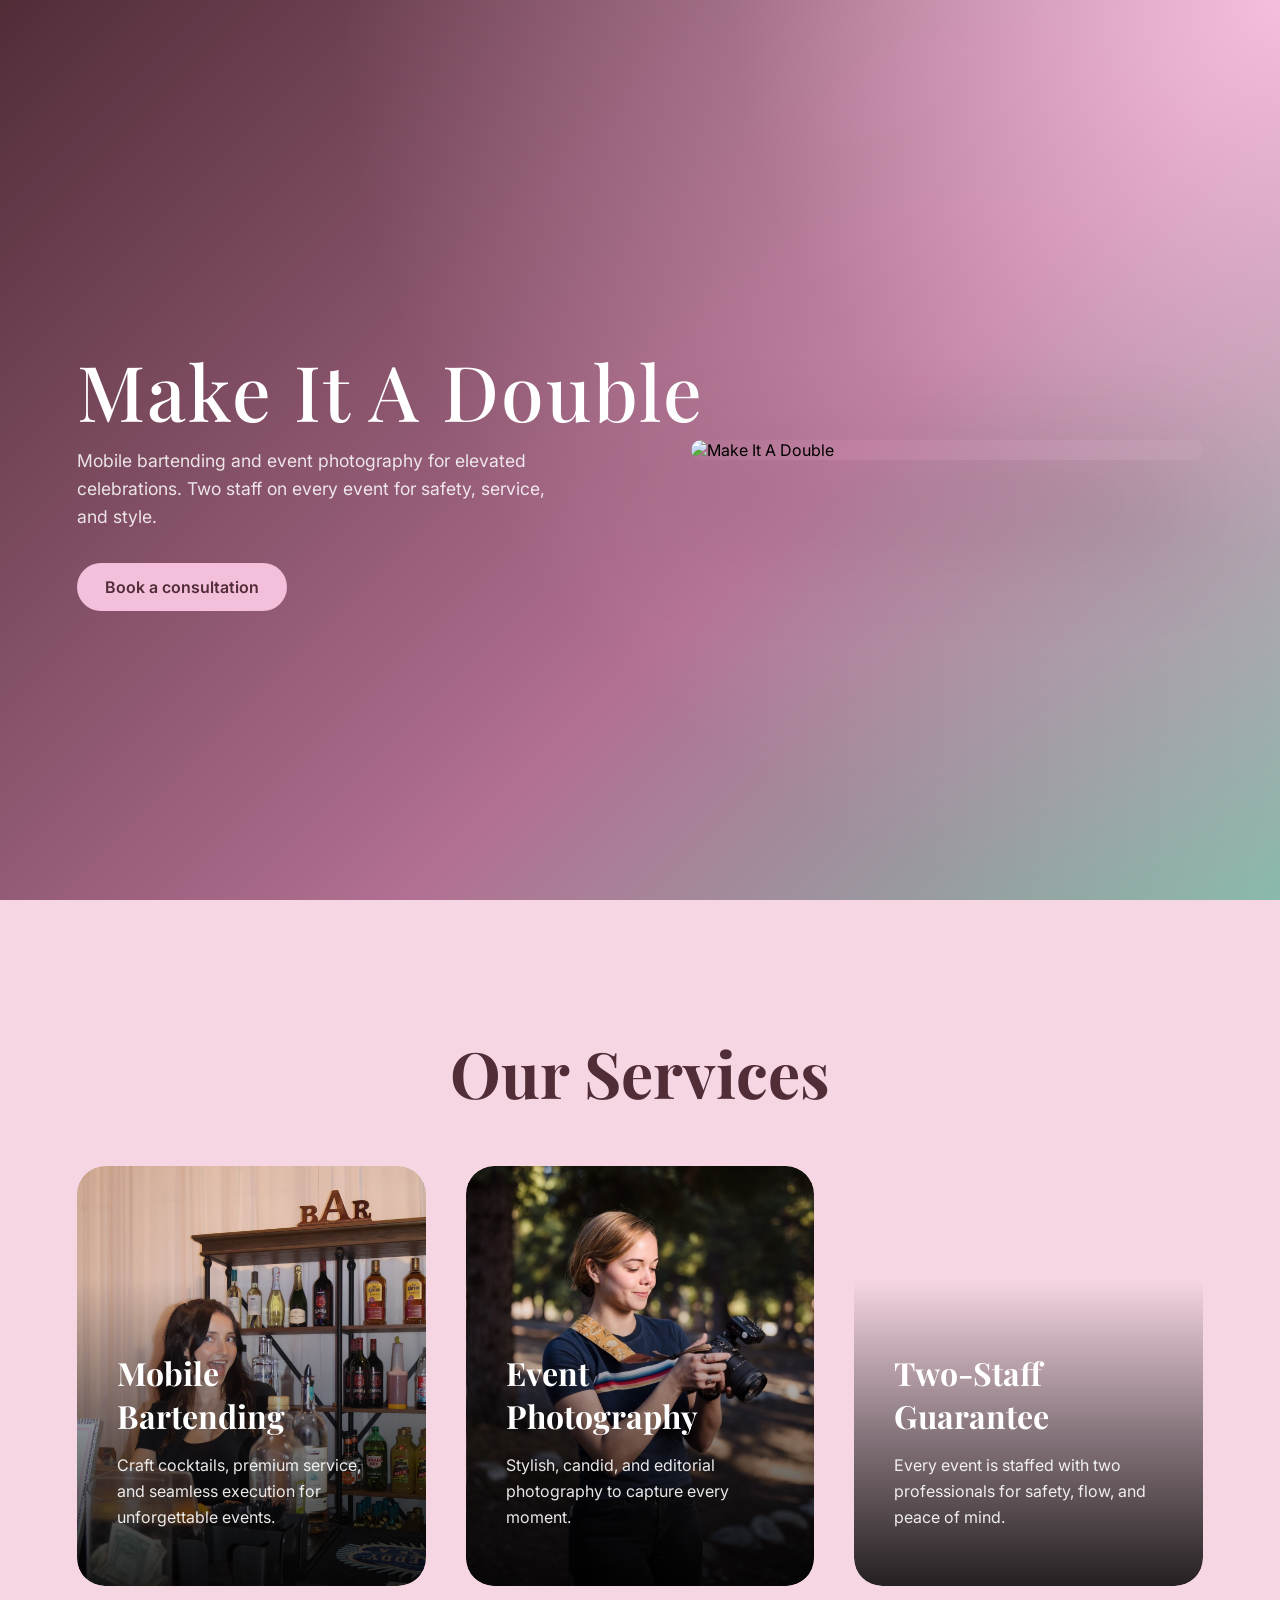
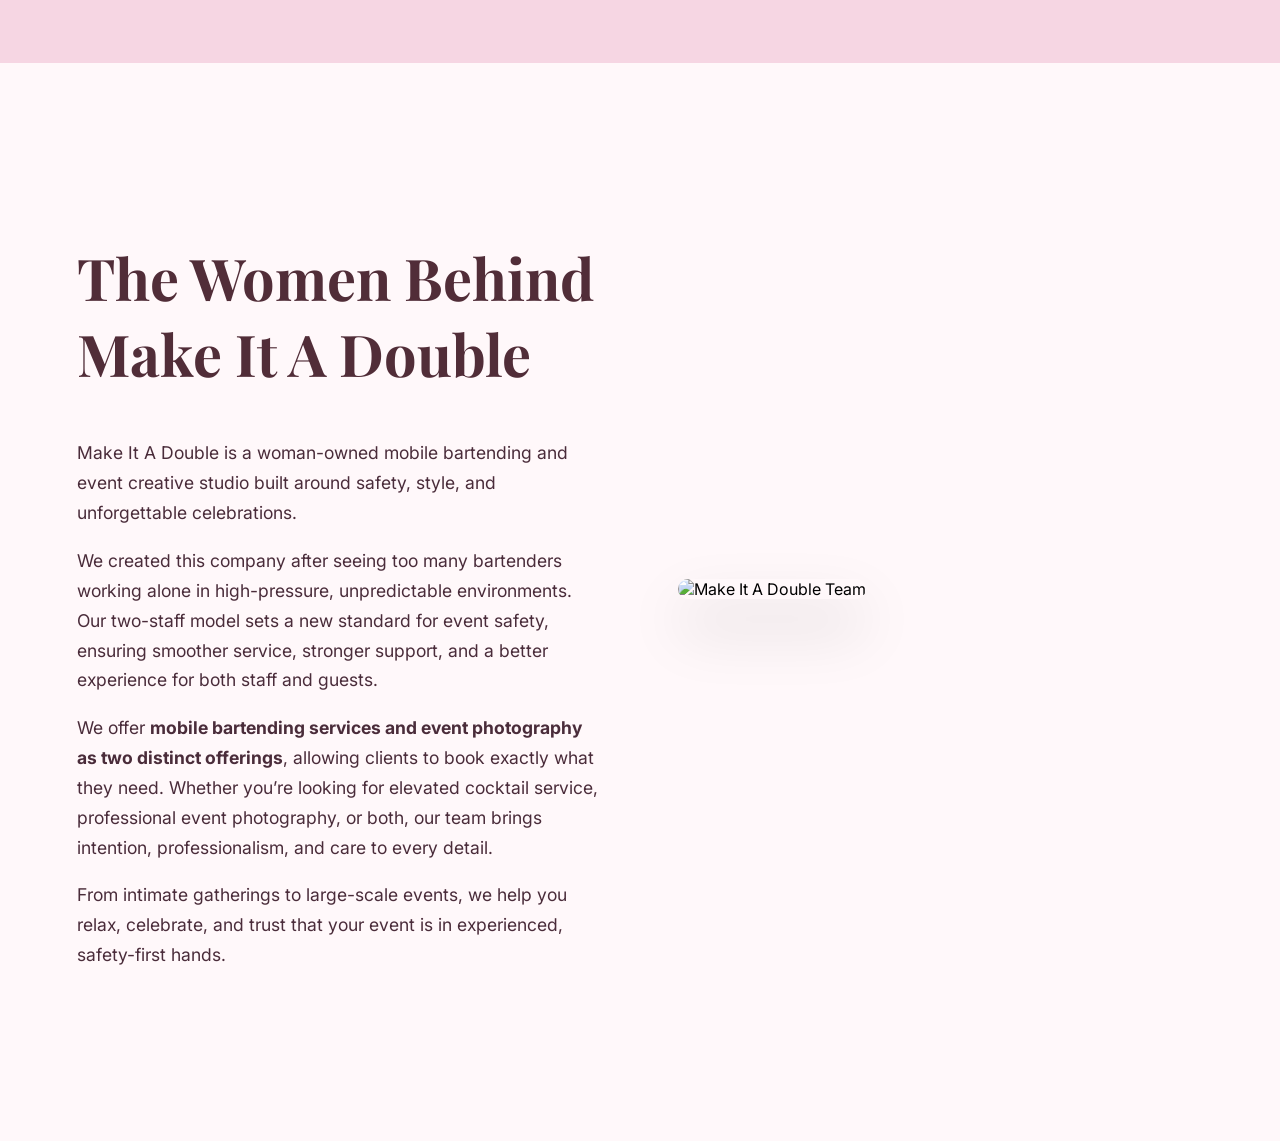
==== index.html @ 589e95d1 "update about copy" ====
<!DOCTYPE html>
<html lang="en">
<head>
<meta charset="UTF-8" />
<meta name="viewport" content="width=device-width, initial-scale=1.0"/>
<title>Make It A Double</title>
<link href="https://fonts.googleapis.com/css2?family=Playfair+Display:wght@400;600&family=Inter:wght@400;500;600&display=swap" rel="stylesheet">
<link rel="stylesheet" href="style.css">
</head>
<body>

<section class="hero">
  <div class="hero-content">
    <h1>Make It A Double</h1>
    <p>
      Mobile bartending and event photography for elevated celebrations.
      Two staff on every event for safety, service, and style.
    </p>
   <a href="book.html" class="btn">Book a consultation</a>
  </div>
  <div class="hero-image">
    <img src="https://cdn.myportfolio.com/ddefec87-22c1-41e9-854c-e05c7505cefc/d6cc931b-7144-4c7c-b44f-f538c2c6d01f_rw_1920.jpg?h=e1a1fa70d1487ffff28b0786375e712e" alt="Make It A Double">
  </div>
</section>
<section class="services">
  <h2 class="script-heading">Our Services</h2>

  <div class="service-grid">

    <a href="bartending.html" class="service-link">
      <div class="service-tile bartending">
        <div class="overlay">
          <h3>Mobile Bartending</h3>
          <p>Craft cocktails, premium service, and seamless execution for unforgettable events.</p>
        </div>
      </div>
    </a>

    <a href="photography.html" class="service-link">
      <div class="service-tile photography">
        <div class="overlay">
          <h3>Event Photography</h3>
          <p>Stylish, candid, and editorial photography to capture every moment.</p>
        </div>
      </div>
    </a>

    <a href="safety.html" class="service-link">
      <div class="service-tile safety">
        <div class="overlay">
          <h3>Two-Staff Guarantee</h3>
          <p>Every event is staffed with two professionals for safety, flow, and peace of mind.</p>
        </div>
      </div>
    </a>

  </div>
</section>
<section class="about">
  <div class="about-inner">
    <div class="about-text">
      <h2>The Women Behind Make It A Double</h2>

      <p>
        Make It A Double is a woman-owned mobile bartending and event creative studio built around safety, style, and unforgettable celebrations.
      </p>

      <p>
        We created this company after seeing too many bartenders working alone in high-pressure, unpredictable environments. Our two-staff model sets a new standard for event safety, ensuring smoother service, stronger support, and a better experience for both staff and guests.
      </p>

      <p>
        We offer <strong>mobile bartending services and event photography as two distinct offerings</strong>, allowing clients to book exactly what they need. Whether you’re looking for elevated cocktail service, professional event photography, or both, our team brings intention, professionalism, and care to every detail.
      </p>

      <p>
        From intimate gatherings to large-scale events, we help you relax, celebrate, and trust that your event is in experienced, safety-first hands.
      </p>
    </div>
    <div class="about-image">
      <img src="https://cdn.myportfolio.com/ddefec87-22c1-41e9-854c-e05c7505cefc/d6cc931b-7144-4c7c-b44f-f538c2c6d01f_rw_1920.jpg?h=e1a1fa70d1487ffff28b0786375e712e" alt="Make It A Double Team">
    </div>
  </div>
</section>

</body>
</html>
---- style.css ----
* {
  box-sizing: border-box;
}

body {
  margin: 0;
  font-family: "Inter", sans-serif;
  background: #512d38;
}

/* HERO */
.hero {
  min-height: 100vh;
  display: grid;
  grid-template-columns: 1.1fr 1fr;
  align-items: center;
  padding: 6vw;
  gap: 4vw;
  background:
    radial-gradient(circle at top right, #f4bfdb 0%, rgba(244,191,219,.25) 35%, transparent 60%),
    linear-gradient(135deg, #512d38, #b27092 60%, #87baab);
}

.hero-content {
  color: white;
  max-width: 560px;
}

.hero h1 {
  font-family: "Playfair Display", serif;
  font-size: clamp(2.8rem, 6vw, 5.5rem);
  font-weight: 500;
  letter-spacing: .03em;
  line-height: 1;
  margin-bottom: 1rem;
  white-space: nowrap;
}

.hero p {
  font-size: 1.1rem;
  line-height: 1.6;
  max-width: 480px;
  opacity: .85;
  margin-bottom: 2rem;
}

.btn {
  display: inline-block;
  background: #f4bfdb;
  color: #512d38;
  padding: 14px 28px;
  border-radius: 40px;
  font-weight: 600;
  text-decoration: none;
  border: none;
  outline: none;
}

.btn-primary:hover {
  background: #ffe9f3;
  transform: translateY(-2px);
}

.hero-image {
  display: flex;
  justify-content: center;
  align-items: center;
}

.hero-image img {
  width: 100%;
  max-width: 520px;
  height: auto;
  border-radius: 28px;
  overflow: hidden;
  object-fit: cover;
  box-shadow: 0 50px 120px rgba(0, 0, 0, 0.45);
}
/* SERVICES */
.services {
  padding: 6vw;
  background: #f6d6e3;
}

.services h2 {
  text-align: center;
  font-family: "Playfair Display", serif;
  font-size: clamp(2.5rem, 5vw, 4rem);
  color: #512d38;
  margin-bottom: 4vw;
}

/* Grid */
.service-grid {
  display: grid;
  grid-template-columns: repeat(auto-fit, minmax(340px, 1fr));
  gap: 2.5rem;
}

/* Make links behave like blocks */
.service-link {
  display: block;
  text-decoration: none;
  border-radius: 28px;
  overflow: hidden;
}

/* Tile */
.service-tile {
  height: 420px;
  display: flex;
  align-items: flex-end;
  background-size: cover;
  background-position: center;
  border-radius: 28px;
  overflow: hidden;
  box-shadow: 0 25px 50px rgba(0,0,0,.18);
  transition: transform .3s ease, box-shadow .3s ease;
}

.service-link:hover .service-tile {
  transform: translateY(-10px);
  box-shadow: 0 40px 80px rgba(0,0,0,.25);
}

/* Images */
.bartending {
  background-image: url("Images/2175573216336587204.JPG");
}

.photography {
  background-image: url("Images/Jadewithcamera.jpg");
}

.safety {
  background-image: url("https://images.unsplash.com/photo-1550547660-d9450f859349");
}

/* Overlay */
.overlay {
  width: 100%;
  padding: 2.5rem;
  background: linear-gradient(
    to top,
    rgba(0,0,0,.85),
    rgba(0,0,0,.45),
    rgba(0,0,0,0)
  );
  color: white;
}

.overlay h3 {
  font-family: "Playfair Display", serif;
  font-size: 2rem;
  margin-bottom: .5rem;
}

.overlay p {
  font-size: 1rem;
  line-height: 1.6;
  opacity: .9;
}
.bartending { background-image:url("Images/2175573216336587204.JPG"); }
.photography { background-image:url("Images/Jadewithcamera.jpg"); }
.safety { background-image:url("https://images.unsplash.com/photo-1550547660-d9450f859349"); }

/* ABOUT */
.about {
  padding: 10vw 6vw 12vw;
  background: #fff8fa;
}

.about-inner {
  display: grid;
  grid-template-columns: 1fr 1fr;
  gap: 6vw;
  max-width: 1200px;
  margin: auto;
  align-items: center;
}

.about-text {
  max-width: 560px;
}

.about h2 {
  font-family: "Playfair Display", serif;
  font-size: clamp(2.6rem,5vw,3.6rem);
  color: #512d38;
}

.about p {
  font-size: 1.1rem;
  line-height: 1.7;
  color: #4a2c3a;
}

.about-image img {
  width: 100%;
  border-radius: 20px;
  box-shadow: 0 30px 60px rgba(0,0,0,.15);
}
/* FORCE homepage CTA to stay solid */
.hero .btn {
  background: #f4bfdb;
  color: #512d38;
  border: none !important;
  opacity: 1 !important;
}

.hero .btn:hover {
  background: #ffe9f3;
}
url(Images/Jadewithcamera.jpg)
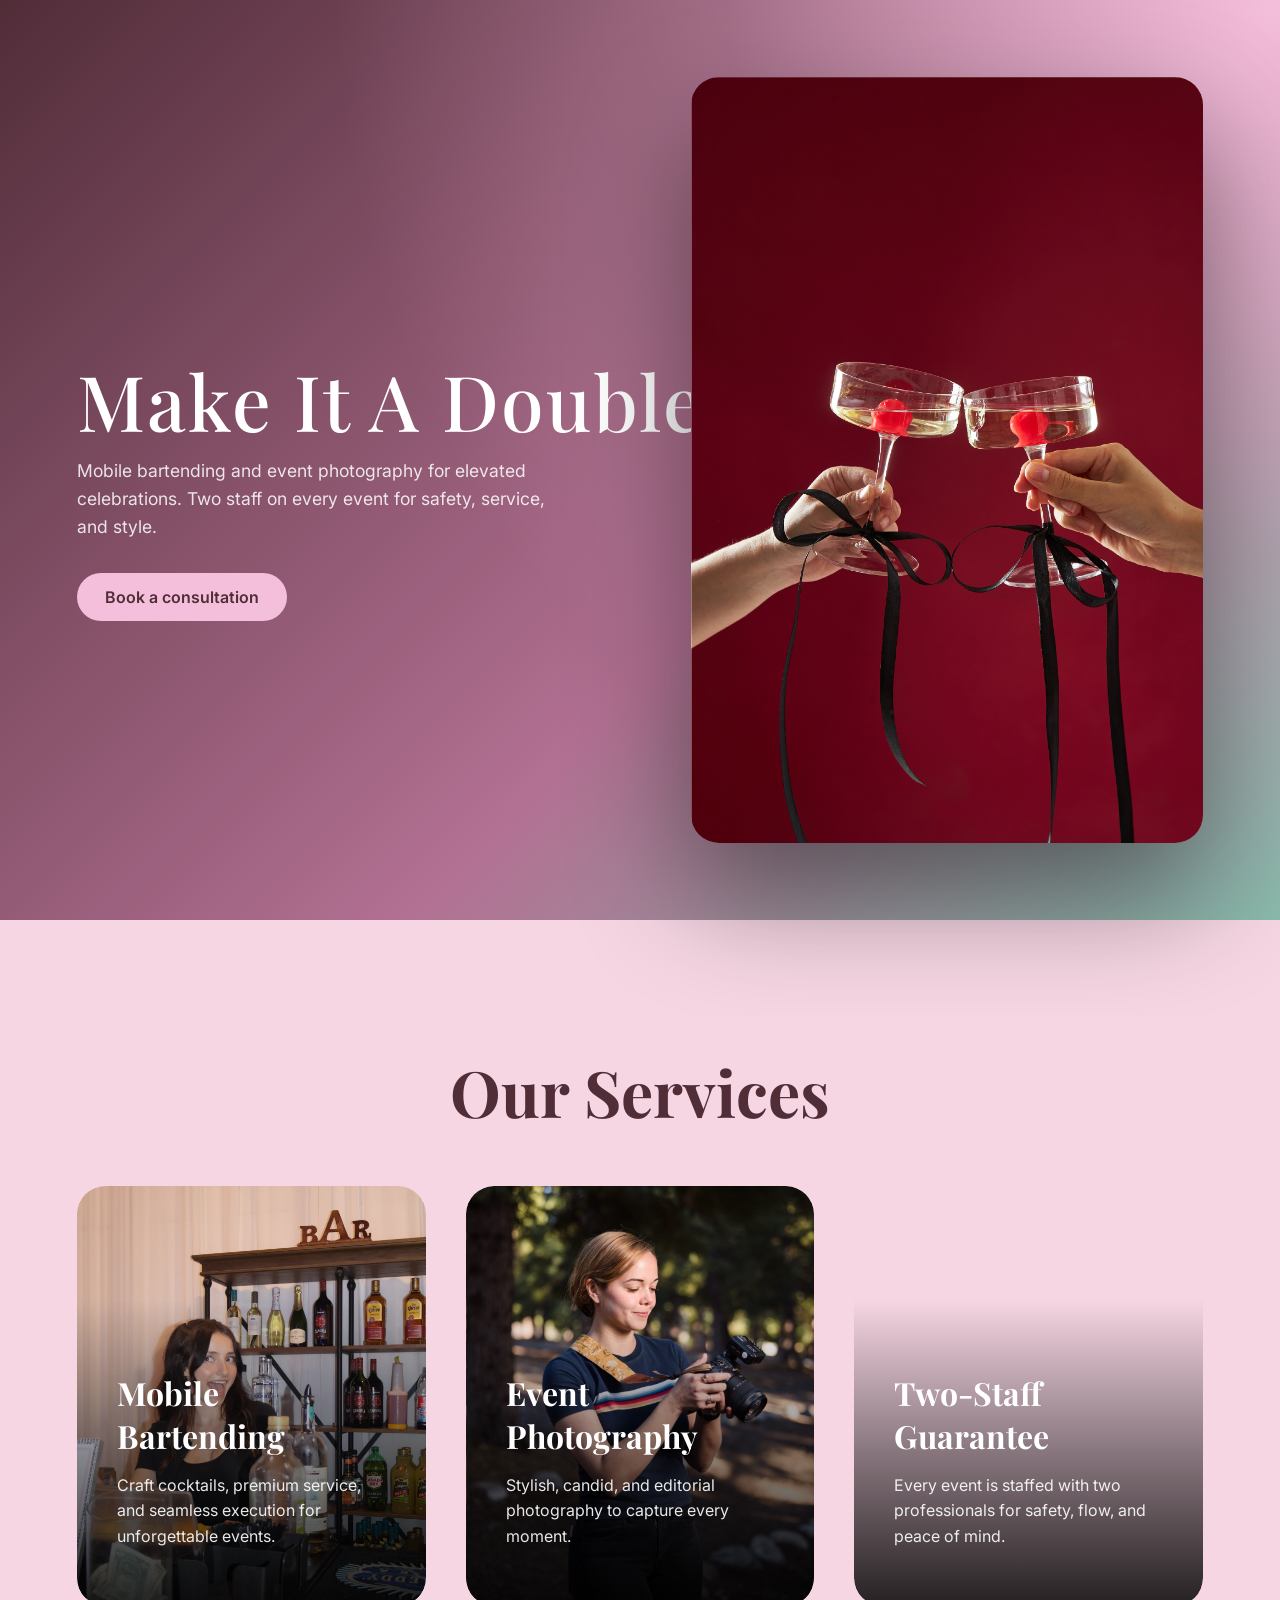
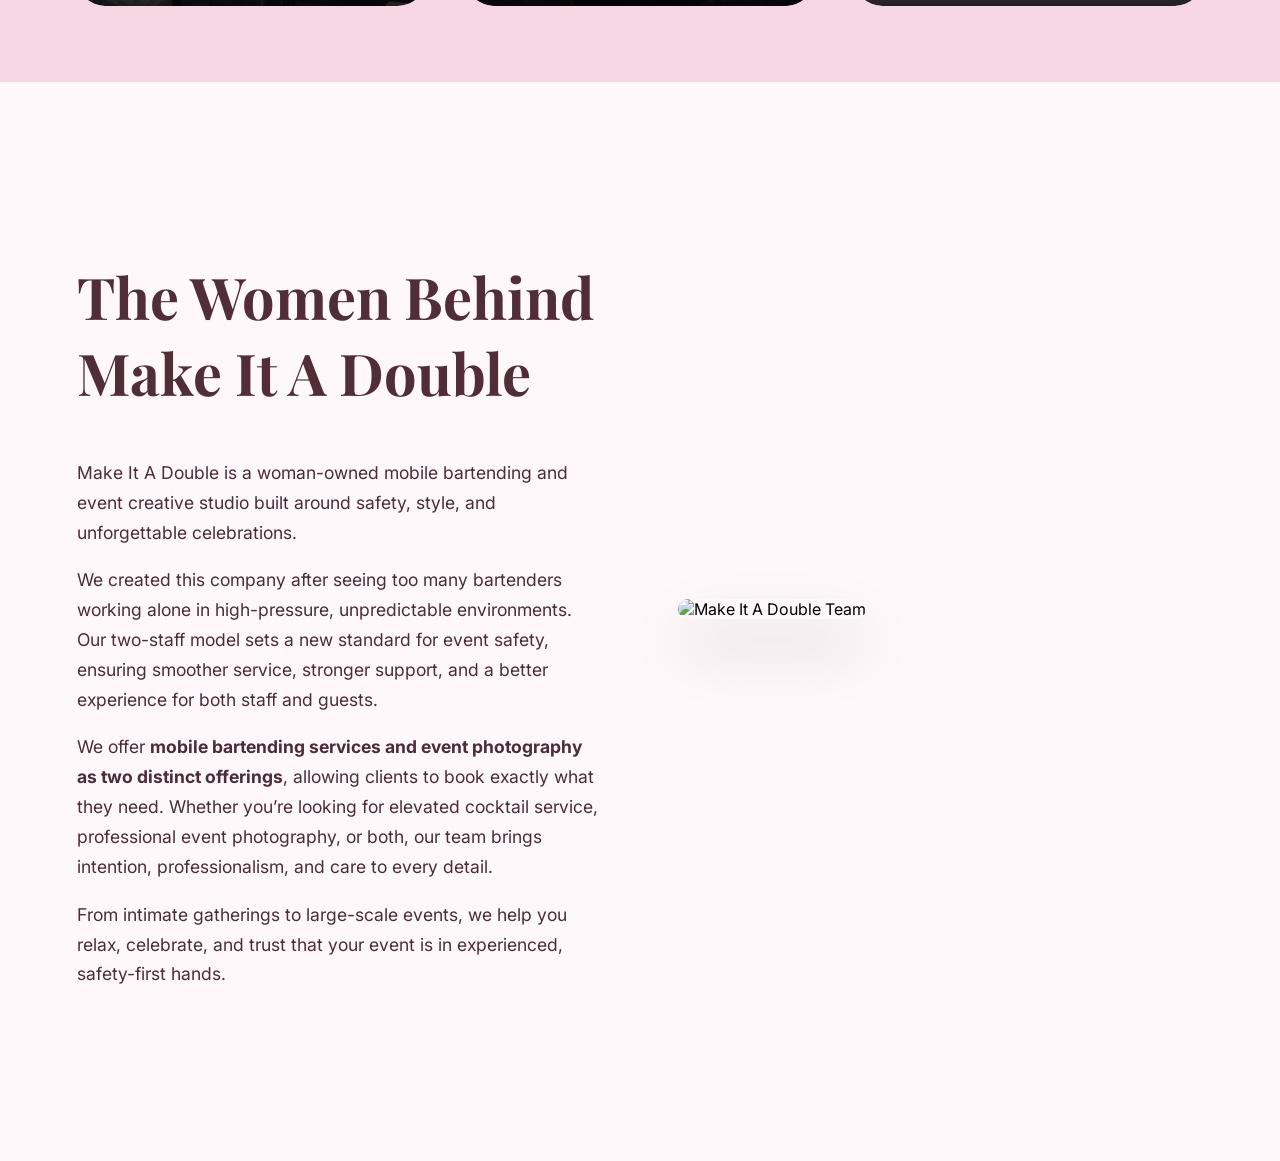
==== commit c3ecb626: "hero img change" ====
--- a/index.html
+++ b/index.html
@@ -19,7 +19,7 @@
    <a href="book.html" class="btn">Book a consultation</a>
   </div>
   <div class="hero-image">
-    <img src="https://cdn.myportfolio.com/ddefec87-22c1-41e9-854c-e05c7505cefc/d6cc931b-7144-4c7c-b44f-f538c2c6d01f_rw_1920.jpg?h=e1a1fa70d1487ffff28b0786375e712e" alt="Make It A Double">
+    <img src="Images/Cheers.jpg">
   </div>
 </section>
 <section class="services">
--- a/style.css
+++ b/style.css
@@ -211,4 +211,65 @@
 .hero .btn:hover {
   background: #ffe9f3;
 }
-url(Images/Jadewithcamera.jpg)+
+/* FORCE ABOUT STACK ON MOBILE (OVERRIDE) */
+@media (max-width: 768px) {
+  .about-inner {
+    display: flex !important;
+    flex-direction: column !important;
+    align-items: center;
+  }
+
+  .about-text {
+    order: 1;
+    text-align: center;
+    max-width: 90%;
+  }
+
+  .about-image {
+    order: 2;
+    width: 100%;
+    display: flex;
+    justify-content: center;
+    margin-top: 2rem;
+  }
+
+  .about-image img {
+    width: 100%;
+    max-width: 90%;
+    height: auto;
+  }
+}
+
+/* MOBILE HERO FIX */
+@media (max-width: 768px) {
+  .hero {
+    grid-template-columns: 1fr;
+    gap: 2.5rem;
+    padding-top: 4rem;
+    padding-bottom: 4rem;
+  }
+
+  .hero-content {
+    text-align: center;
+    margin: 0 auto;
+  }
+
+  .hero h1 {
+    white-space: normal; /* allow wrap on mobile */
+  }
+
+  .hero-image {
+    display: flex;
+    justify-content: center;
+  }
+
+  .hero-image img {
+    width: 100%;
+    max-width: 90%;
+    height: auto;
+    border-radius: 22px;
+    display: block;
+  }
+}
+
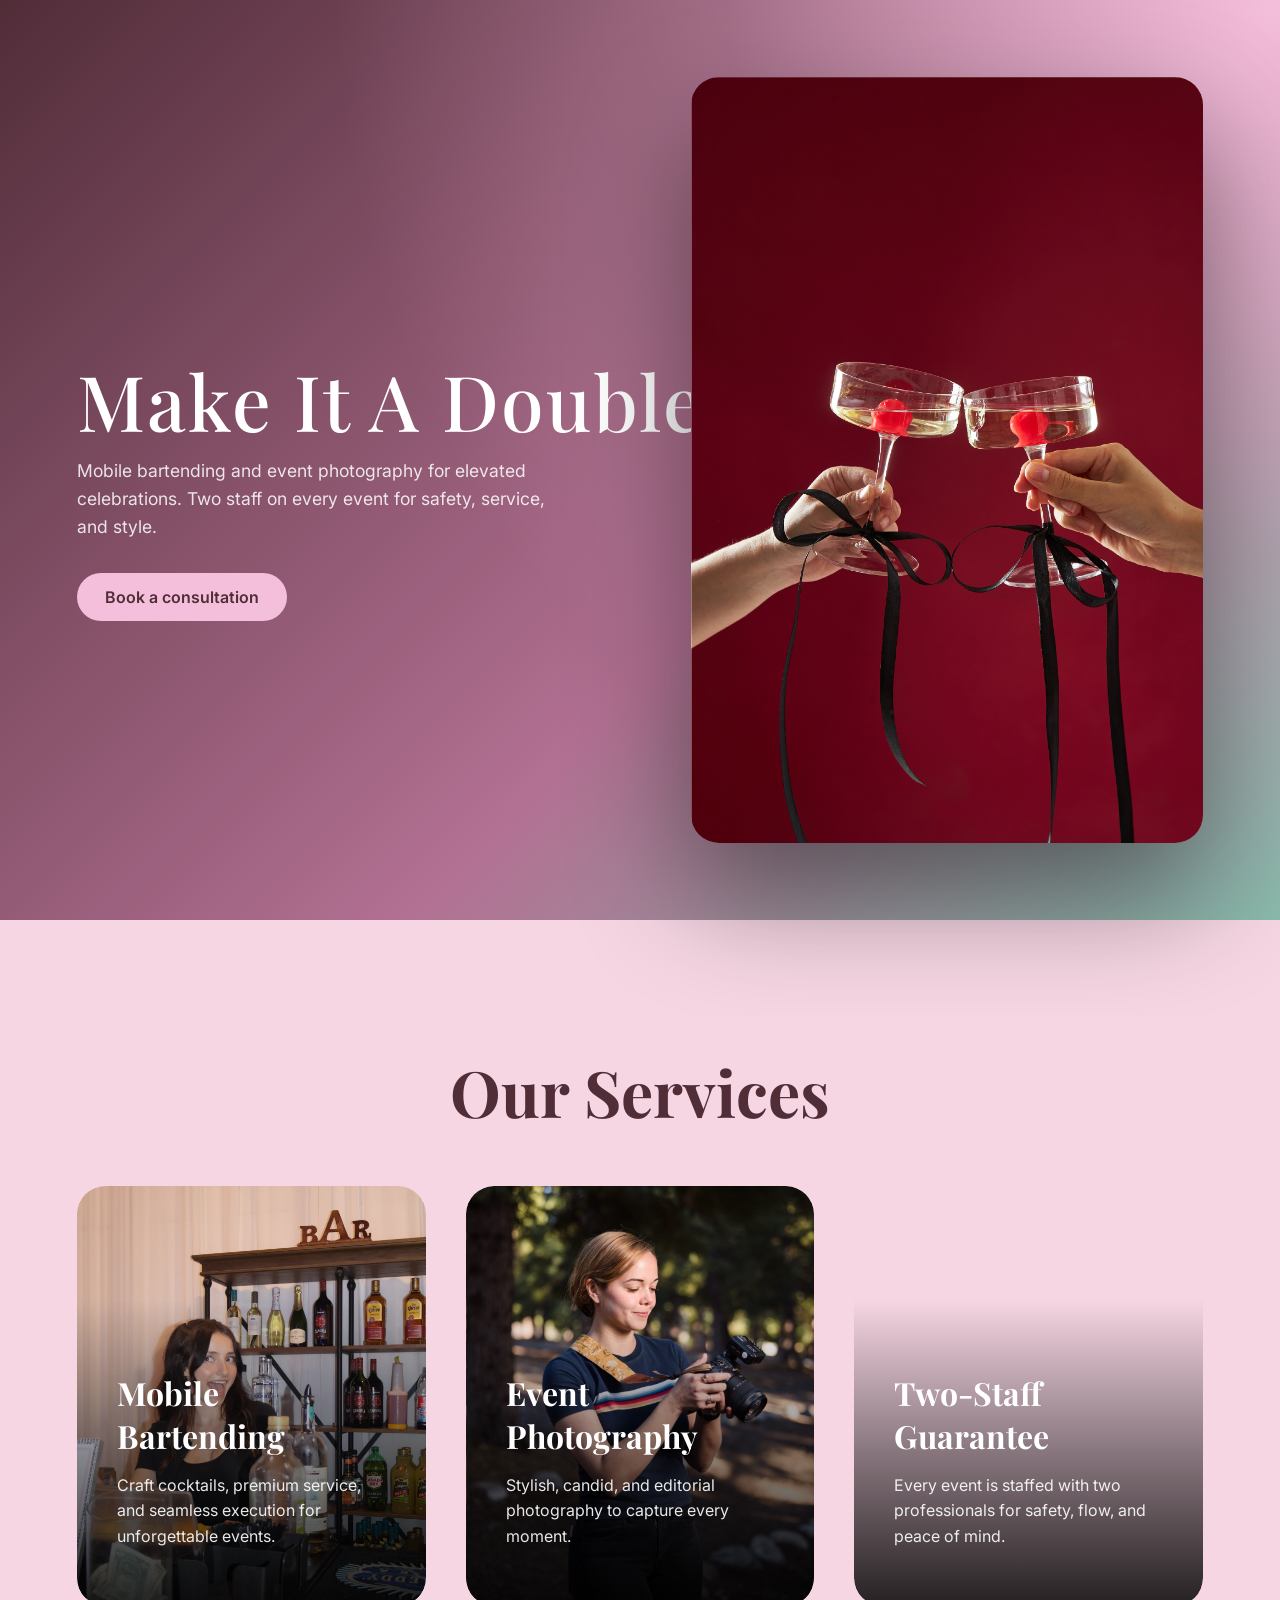
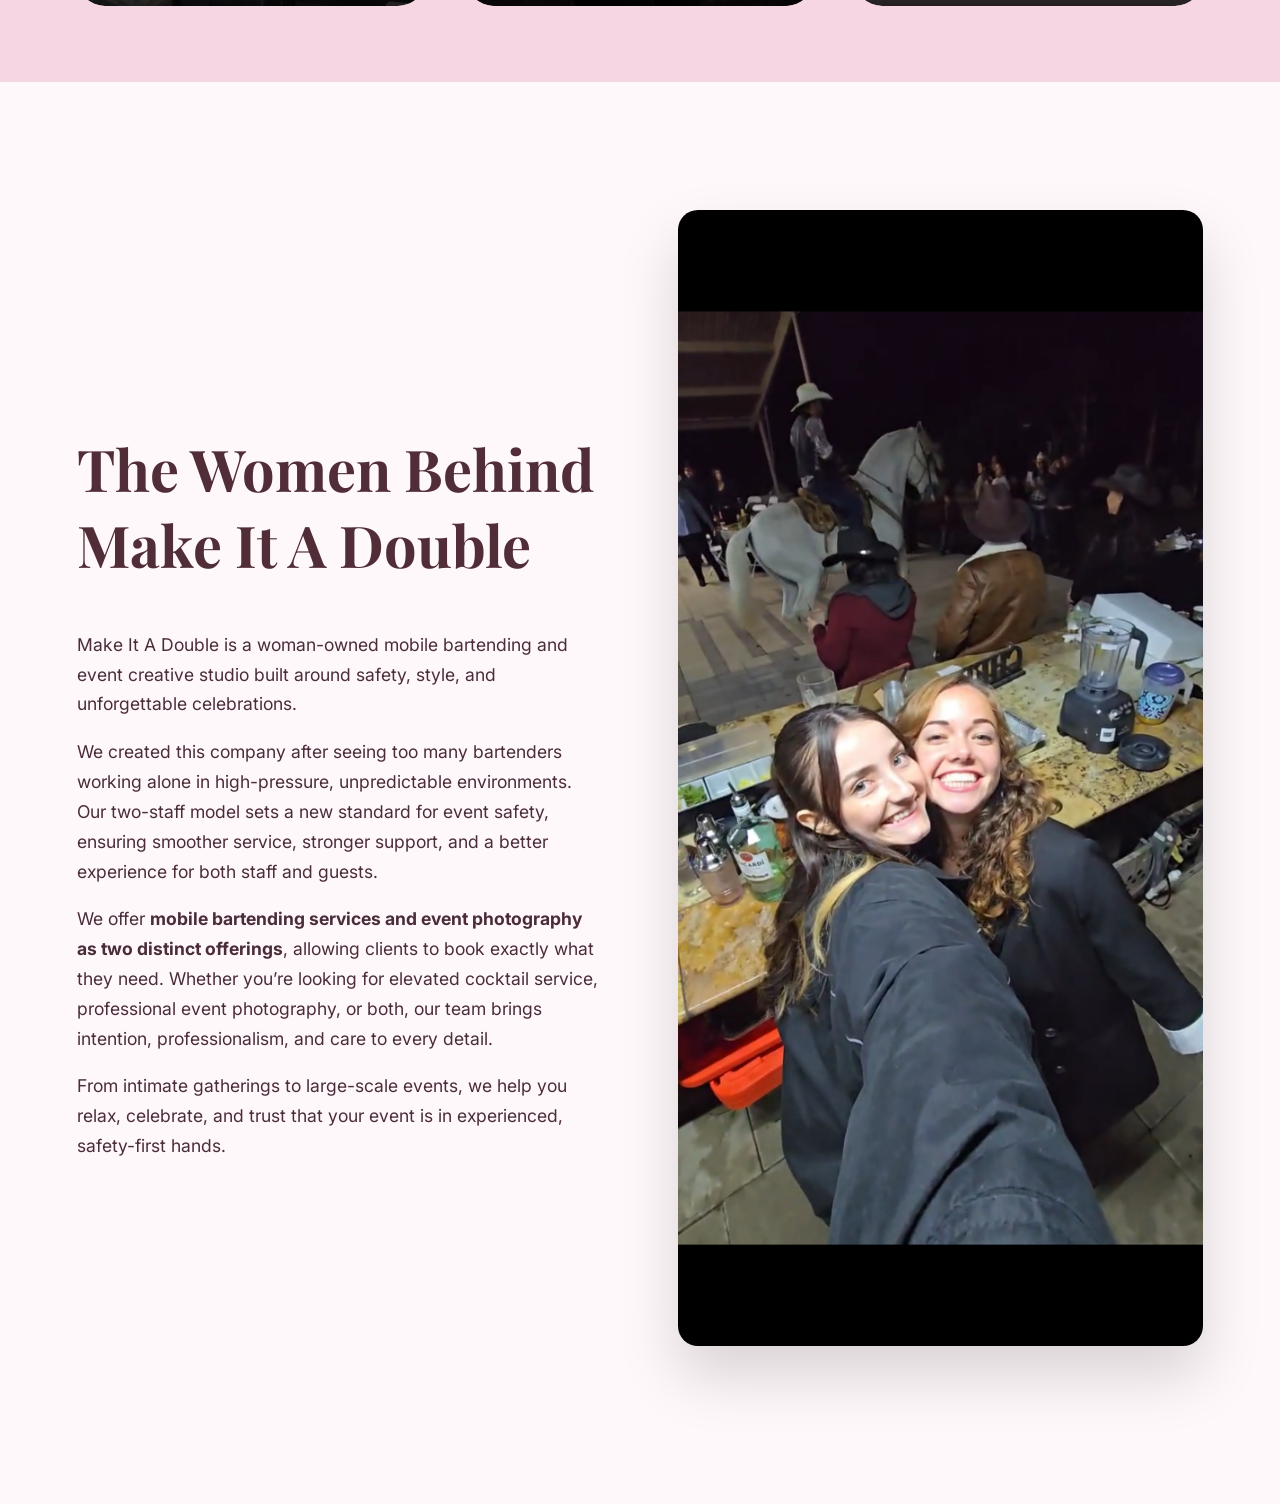
==== commit e1e1ff91: "about img change" ====
--- a/index.html
+++ b/index.html
@@ -78,7 +78,7 @@
       </p>
     </div>
     <div class="about-image">
-      <img src="https://cdn.myportfolio.com/ddefec87-22c1-41e9-854c-e05c7505cefc/d6cc931b-7144-4c7c-b44f-f538c2c6d01f_rw_1920.jpg?h=e1a1fa70d1487ffff28b0786375e712e" alt="Make It A Double Team">
+      <img src="Images/Meandruby.PNG">
     </div>
   </div>
 </section>
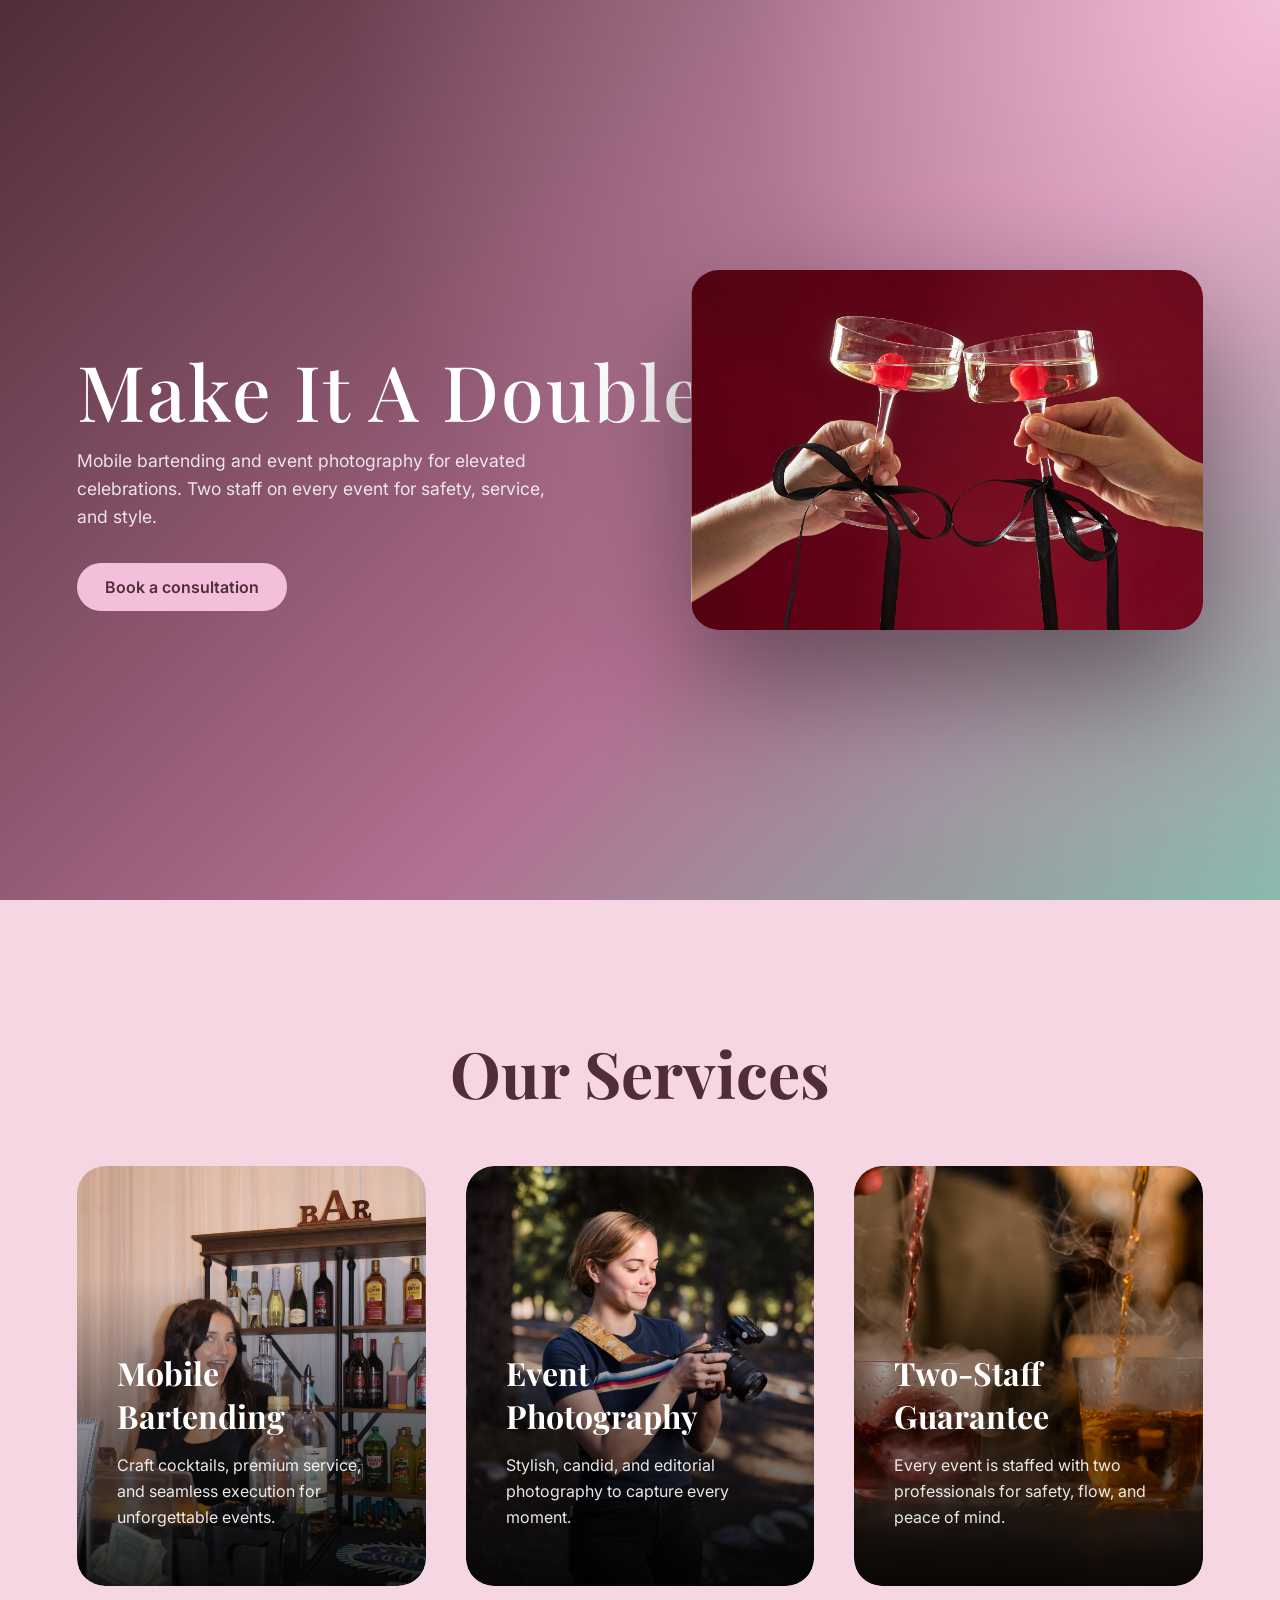
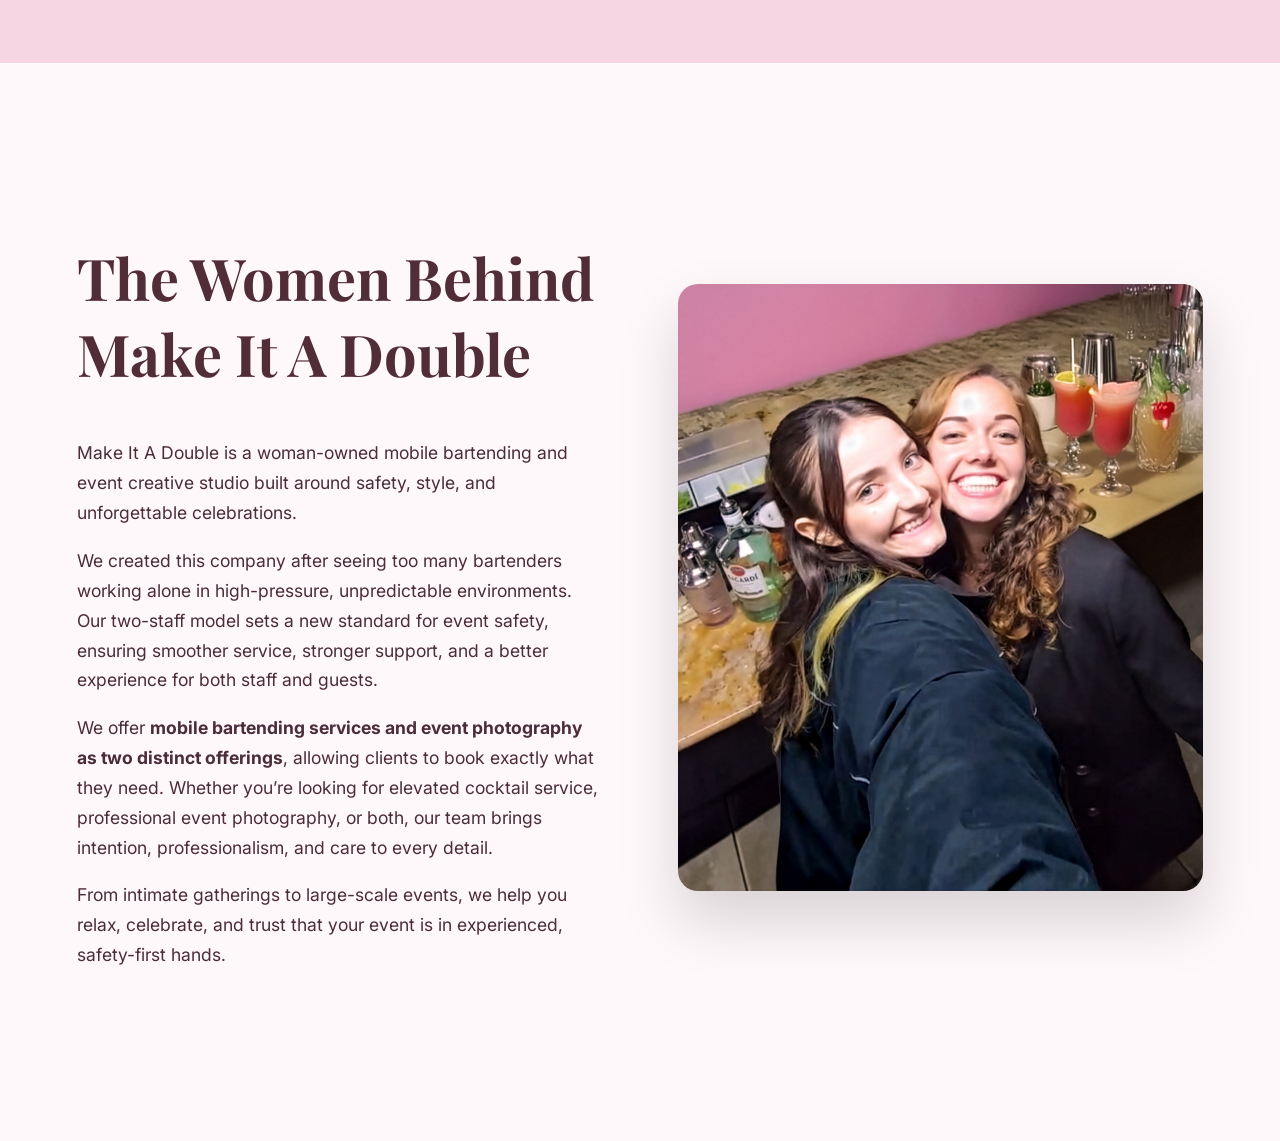
==== commit e72e96b7: "img change about section" ====
--- a/index.html
+++ b/index.html
@@ -78,7 +78,7 @@
       </p>
     </div>
     <div class="about-image">
-      <img src="Images/Meandruby.PNG">
+      <img src="Images/Meandruby.jpg">
     </div>
   </div>
 </section>
--- a/style.css
+++ b/style.css
@@ -162,7 +162,7 @@
 }
 .bartending { background-image:url("Images/2175573216336587204.JPG"); }
 .photography { background-image:url("Images/Jadewithcamera.jpg"); }
-.safety { background-image:url("https://images.unsplash.com/photo-1550547660-d9450f859349"); }
+.safety { background-image:url("Images/Doublepour.jpg"); }
 
 /* ABOUT */
 .about {
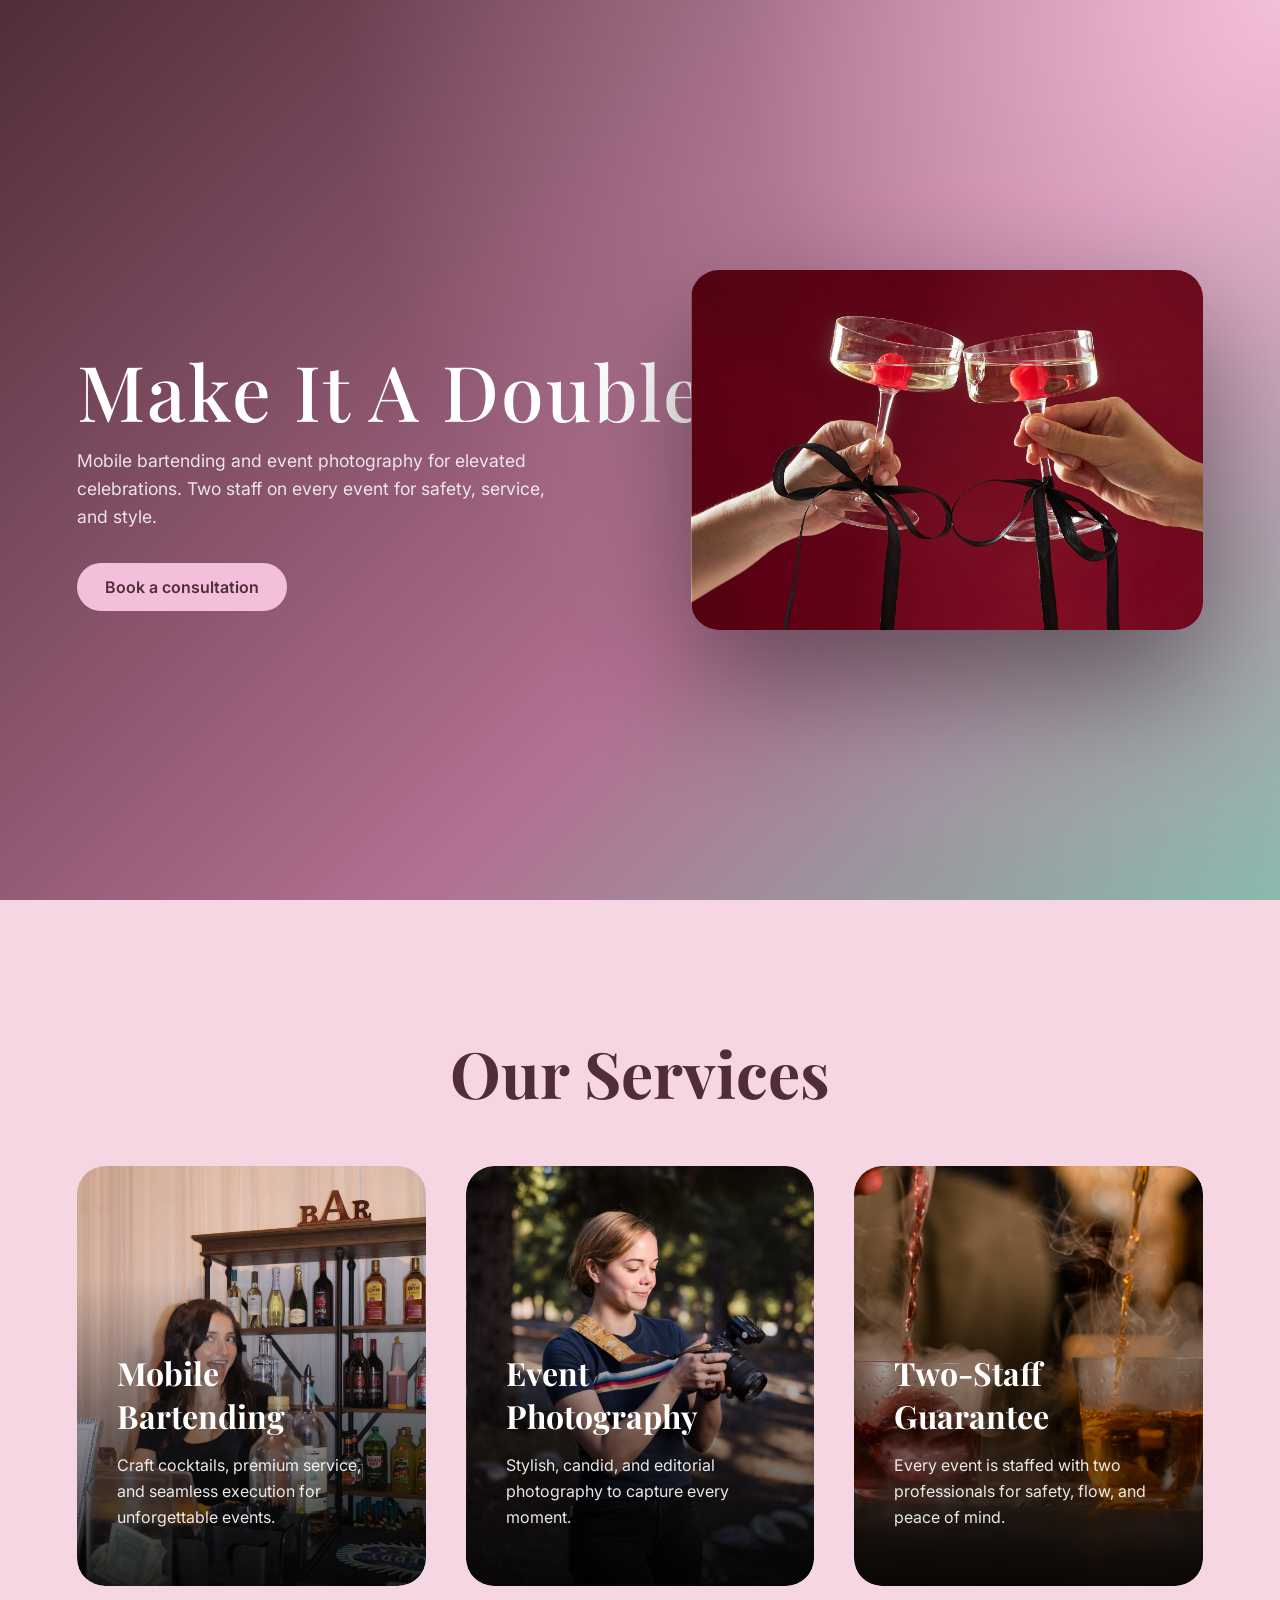
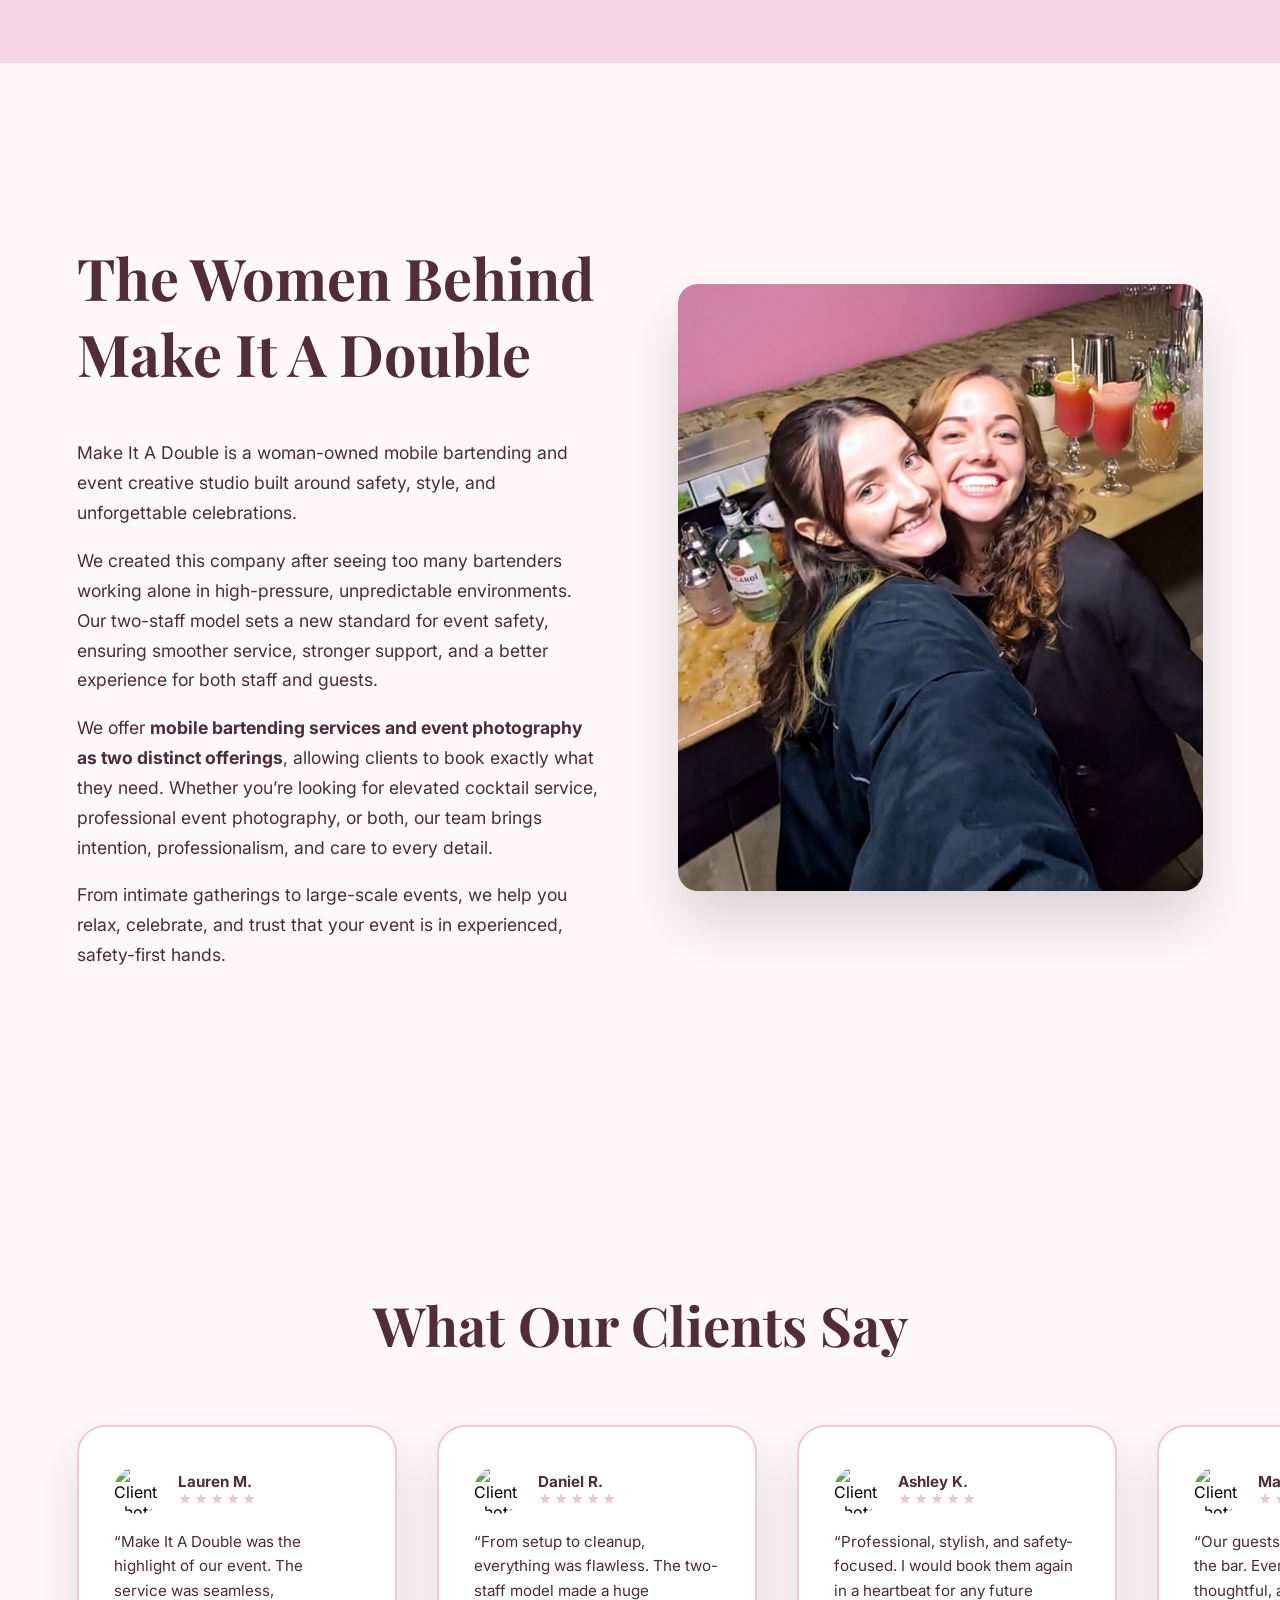
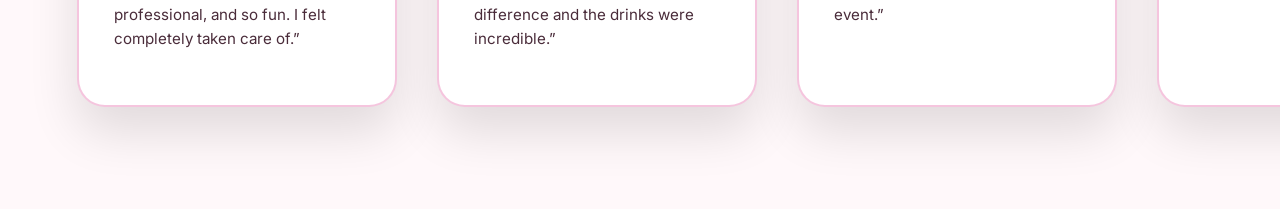
==== commit aecaa3ac: "testimonials" ====
--- a/index.html
+++ b/index.html
@@ -84,4 +84,67 @@
 </section>
 
 </body>
-</html>+</html>
+<section class="testimonials">
+  <h2>What Our Clients Say</h2>
+
+  <div class="testimonial-track">
+
+    <div class="testimonial">
+      <div class="testimonial-header">
+        <img src="Images/profile1.jpg" alt="Client photo">
+        <div>
+          <strong>Lauren M.</strong>
+          <div class="stars">★★★★★</div>
+        </div>
+      </div>
+      <p>
+        “Make It A Double was the highlight of our event. The service was seamless,
+        professional, and so fun. I felt completely taken care of.”
+      </p>
+    </div>
+
+    <div class="testimonial">
+      <div class="testimonial-header">
+        <img src="Images/profile2.jpg" alt="Client photo">
+        <div>
+          <strong>Daniel R.</strong>
+          <div class="stars">★★★★★</div>
+        </div>
+      </div>
+      <p>
+        “From setup to cleanup, everything was flawless. The two-staff model made
+        a huge difference and the drinks were incredible.”
+      </p>
+    </div>
+
+    <div class="testimonial">
+      <div class="testimonial-header">
+        <img src="Images/profile3.jpg" alt="Client photo">
+        <div>
+          <strong>Ashley K.</strong>
+          <div class="stars">★★★★★</div>
+        </div>
+      </div>
+      <p>
+        “Professional, stylish, and safety-focused. I would book them again in a
+        heartbeat for any future event.”
+      </p>
+    </div>
+
+    <div class="testimonial">
+      <div class="testimonial-header">
+        <img src="Images/profile4.jpg" alt="Client photo">
+        <div>
+          <strong>Marcus T.</strong>
+          <div class="stars">★★★★★</div>
+        </div>
+      </div>
+      <p>
+        “Our guests are still talking about the bar. Everything felt elevated,
+        thoughtful, and so well executed.”
+      </p>
+    </div>
+
+  </div>
+</section>
--- a/style.css
+++ b/style.css
@@ -272,4 +272,106 @@
     display: block;
   }
 }
-
+.cta-wrap {
+  display: flex;
+  justify-content: center;
+  margin-top: 4rem;
+  padding-bottom: 6rem;
+}
+@media (max-width: 768px) {
+  .cta-wrap {
+    padding-bottom: 8rem;
+  }
+}
+/* ===========================
+   TESTIMONIALS SECTION
+=========================== */
+
+.testimonials {
+  padding: 8vw 6vw;
+  background: #fff8fa;
+  overflow: hidden;
+}
+
+.testimonials h2 {
+  font-family: "Playfair Display", serif;
+  font-size: clamp(2.4rem, 5vw, 3.4rem);
+  text-align: center;
+  color: #512d38;
+  margin-bottom: 4rem;
+}
+
+/* TRACK */
+.testimonial-track {
+  display: flex;
+  gap: 2.5rem;
+  animation: scrollTestimonials 40s linear infinite;
+  width: max-content;
+}
+
+/* CARD */
+.testimonial {
+  background: #ffffff;
+  border-radius: 28px;
+  padding: 2.4rem 2.2rem;
+  width: 320px;
+  box-shadow: 0 25px 50px rgba(0,0,0,0.12);
+  border: 2px solid rgba(244,191,219,0.9);
+  box-sizing: border-box;
+}
+
+/* HEADER */
+.testimonial-header {
+  display: flex;
+  align-items: center;
+  gap: 1rem;
+  margin-bottom: 1rem;
+}
+
+.testimonial-header img {
+  width: 48px;
+  height: 48px;
+  border-radius: 50%;
+  object-fit: cover;
+}
+
+/* NAME + STARS */
+.testimonial strong {
+  display: block;
+  font-size: 0.95rem;
+  color: #512d38;
+}
+
+.stars {
+  font-size: 0.85rem;
+  color: #f4bfdb;
+  letter-spacing: 2px;
+}
+
+/* TEXT */
+.testimonial p {
+  font-size: 0.95rem;
+  line-height: 1.6;
+  color: #4a2c3a;
+}
+
+/* SCROLL ANIMATION */
+@keyframes scrollTestimonials {
+  from {
+    transform: translateX(0);
+  }
+  to {
+    transform: translateX(-50%);
+  }
+}
+
+/* MOBILE */
+@media (max-width: 768px) {
+  .testimonial-track {
+    animation-duration: 60s;
+  }
+
+  .testimonial {
+    width: 280px;
+  }
+}
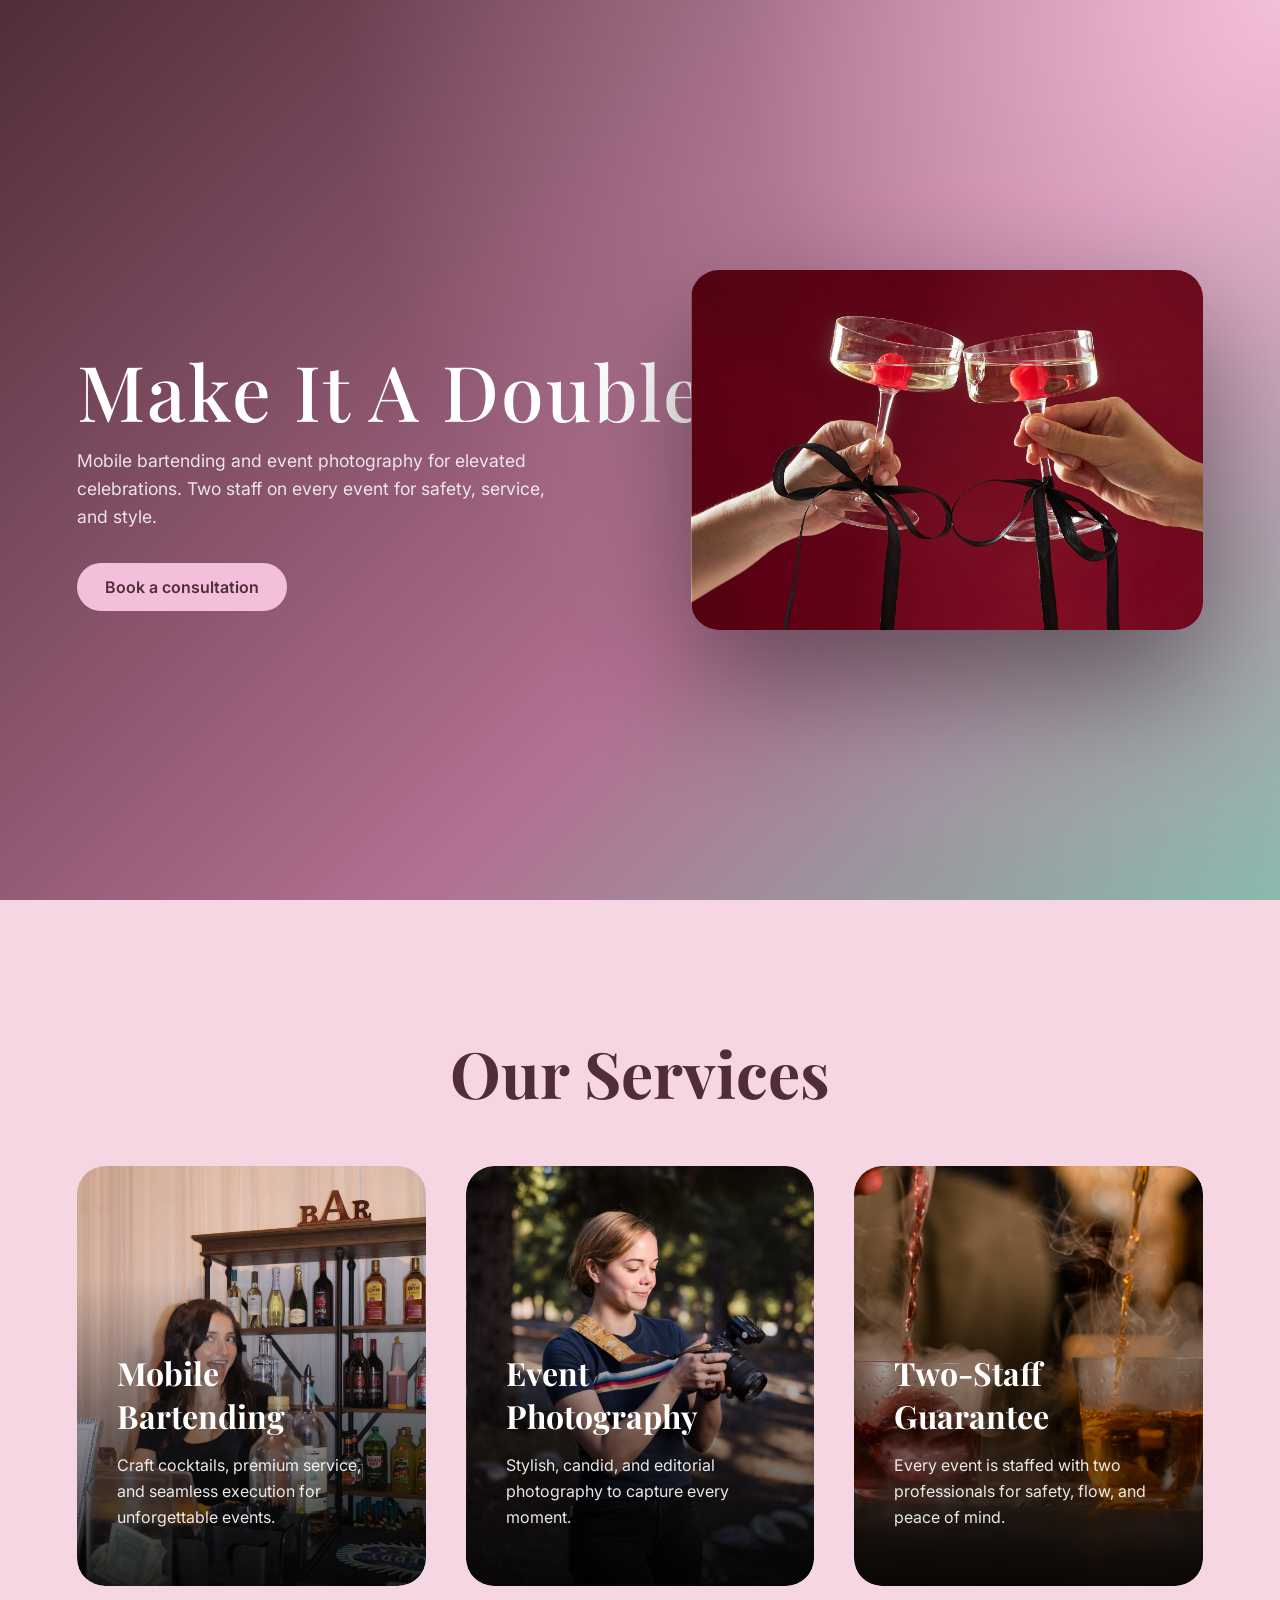
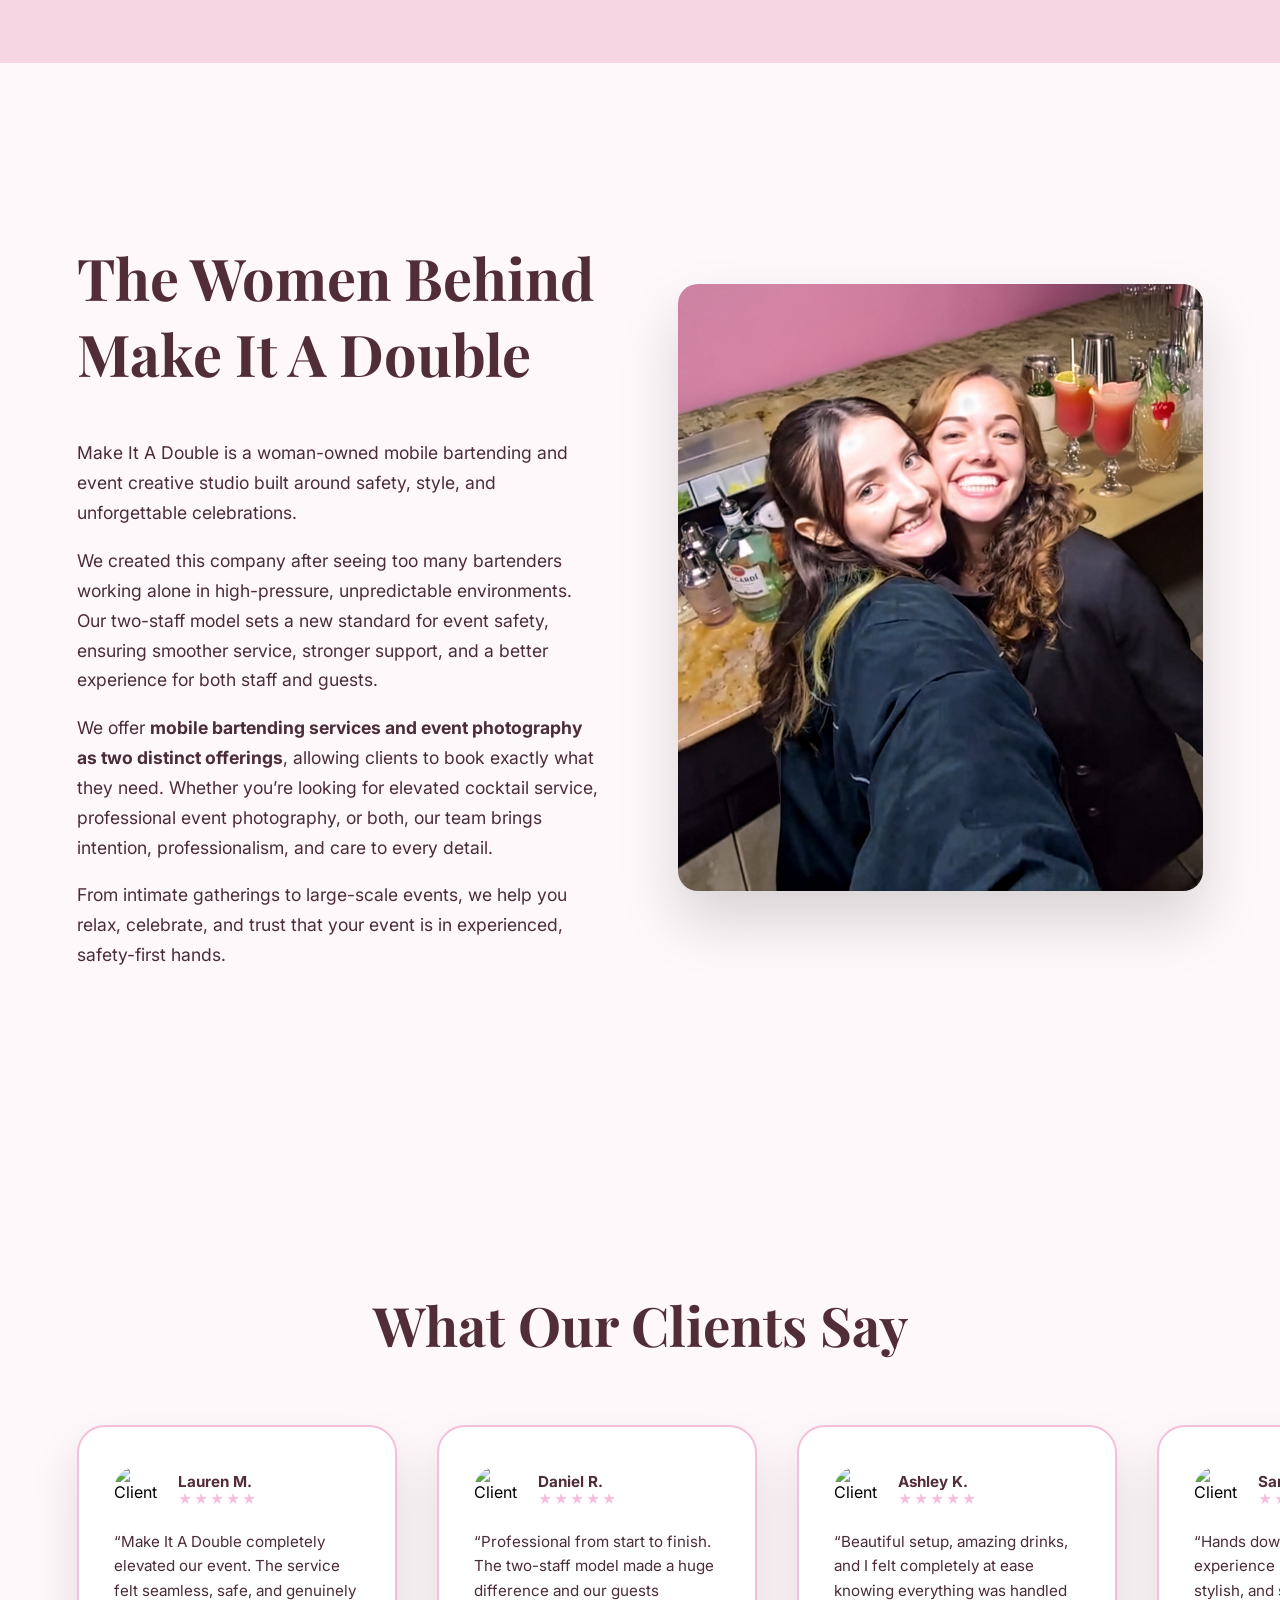
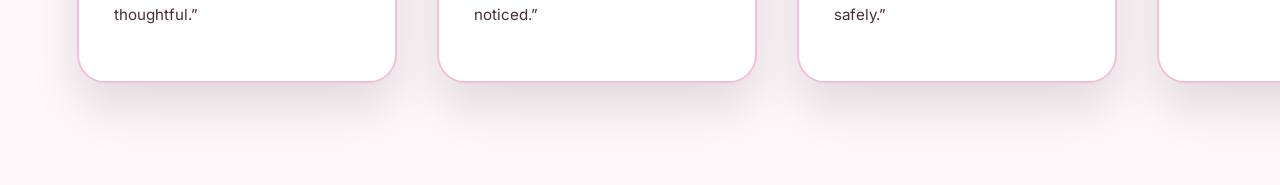
==== commit 47d3f524: "testimonial fiix" ====
--- a/index.html
+++ b/index.html
@@ -90,61 +90,152 @@
 
   <div class="testimonial-track">
 
-    <div class="testimonial">
-      <div class="testimonial-header">
-        <img src="Images/profile1.jpg" alt="Client photo">
+    <!-- TESTIMONIAL 1 -->
+    <div class="testimonial">
+      <div class="testimonial-header">
+        <img src="https://images.unsplash.com/photo-1544005313-94ddf0286df2" alt="Client">
         <div>
           <strong>Lauren M.</strong>
           <div class="stars">★★★★★</div>
         </div>
       </div>
       <p>
-        “Make It A Double was the highlight of our event. The service was seamless,
-        professional, and so fun. I felt completely taken care of.”
-      </p>
-    </div>
-
-    <div class="testimonial">
-      <div class="testimonial-header">
-        <img src="Images/profile2.jpg" alt="Client photo">
+        “Make It A Double completely elevated our event. The service felt seamless,
+        safe, and genuinely thoughtful.”
+      </p>
+    </div>
+
+    <!-- TESTIMONIAL 2 -->
+    <div class="testimonial">
+      <div class="testimonial-header">
+        <img src="https://images.unsplash.com/photo-1502685104226-ee32379fefbe" alt="Client">
         <div>
           <strong>Daniel R.</strong>
           <div class="stars">★★★★★</div>
         </div>
       </div>
       <p>
-        “From setup to cleanup, everything was flawless. The two-staff model made
-        a huge difference and the drinks were incredible.”
-      </p>
-    </div>
-
-    <div class="testimonial">
-      <div class="testimonial-header">
-        <img src="Images/profile3.jpg" alt="Client photo">
+        “Professional from start to finish. The two-staff model made a huge
+        difference and our guests noticed.”
+      </p>
+    </div>
+
+    <!-- TESTIMONIAL 3 -->
+    <div class="testimonial">
+      <div class="testimonial-header">
+        <img src="https://images.unsplash.com/photo-1524504388940-b1c1722653e1" alt="Client">
         <div>
           <strong>Ashley K.</strong>
           <div class="stars">★★★★★</div>
         </div>
       </div>
       <p>
-        “Professional, stylish, and safety-focused. I would book them again in a
-        heartbeat for any future event.”
-      </p>
-    </div>
-
-    <div class="testimonial">
-      <div class="testimonial-header">
-        <img src="Images/profile4.jpg" alt="Client photo">
+        “Beautiful setup, amazing drinks, and I felt completely at ease knowing
+        everything was handled safely.”
+      </p>
+    </div>
+
+    <!-- TESTIMONIAL 4 -->
+    <div class="testimonial">
+      <div class="testimonial-header">
+        <img src="https://images.unsplash.com/photo-1529626455594-4ff0802cfb7e" alt="Client">
+        <div>
+          <strong>Samantha L.</strong>
+          <div class="stars">★★★★★</div>
+        </div>
+      </div>
+      <p>
+        “Hands down the best mobile bar experience I’ve had. Elevated, stylish,
+        and so fun.”
+      </p>
+    </div>
+
+    <!-- TESTIMONIAL 5 -->
+    <div class="testimonial">
+      <div class="testimonial-header">
+        <img src="https://images.unsplash.com/photo-1506794778202-cad84cf45f1d" alt="Client">
         <div>
           <strong>Marcus T.</strong>
           <div class="stars">★★★★★</div>
         </div>
       </div>
       <p>
-        “Our guests are still talking about the bar. Everything felt elevated,
-        thoughtful, and so well executed.”
-      </p>
-    </div>
-
-  </div>
-</section>
+        “Our guests are still talking about the cocktails. Everything felt polished
+        and intentional.”
+      </p>
+    </div>
+
+    <!-- TESTIMONIAL 6 -->
+    <div class="testimonial">
+      <div class="testimonial-header">
+        <img src="https://images.unsplash.com/photo-1547425260-76bcadfb4f2c" alt="Client">
+        <div>
+          <strong>Emily S.</strong>
+          <div class="stars">★★★★★</div>
+        </div>
+      </div>
+      <p>
+        “The attention to safety and service is unmatched. Truly a standout team.”
+      </p>
+    </div>
+
+    <!-- TESTIMONIAL 7 -->
+    <div class="testimonial">
+      <div class="testimonial-header">
+        <img src="https://images.unsplash.com/photo-1500648767791-00dcc994a43e" alt="Client">
+        <div>
+          <strong>Chris W.</strong>
+          <div class="stars">★★★★★</div>
+        </div>
+      </div>
+      <p>
+        “From consultation to cleanup, everything was flawless. Couldn’t recommend
+        them more.”
+      </p>
+    </div>
+
+    <!-- TESTIMONIAL 8 -->
+    <div class="testimonial">
+      <div class="testimonial-header">
+        <img src="https://images.unsplash.com/photo-1535713875002-d1d0cf377fde" alt="Client">
+        <div>
+          <strong>Nicole P.</strong>
+          <div class="stars">★★★★★</div>
+        </div>
+      </div>
+      <p>
+        “So much more than just bartending. The experience felt elevated and
+        intentional.”
+      </p>
+    </div>
+
+    <!-- TESTIMONIAL 9 -->
+    <div class="testimonial">
+      <div class="testimonial-header">
+        <img src="https://images.unsplash.com/photo-1494790108377-be9c29b29330" alt="Client">
+        <div>
+          <strong>Rachel D.</strong>
+          <div class="stars">★★★★★</div>
+        </div>
+      </div>
+      <p>
+        “Stylish, professional, and genuinely fun to work with. We felt taken care of.”
+      </p>
+    </div>
+
+    <!-- TESTIMONIAL 10 -->
+    <div class="testimonial">
+      <div class="testimonial-header">
+        <img src="https://images.unsplash.com/photo-1545996124-0501ebae84d0" alt="Client">
+        <div>
+          <strong>Jordan H.</strong>
+          <div class="stars">★★★★★</div>
+        </div>
+      </div>
+      <p>
+        “Everything ran smoothly and the vibe was perfect. Would absolutely book again.”
+      </p>
+    </div>
+
+  </div>
+</section>
--- a/style.css
+++ b/style.css
@@ -305,8 +305,8 @@
 .testimonial-track {
   display: flex;
   gap: 2.5rem;
-  animation: scrollTestimonials 40s linear infinite;
   width: max-content;
+  animation: scrollTestimonials 70s linear infinite;
 }
 
 /* CARD */
@@ -316,7 +316,7 @@
   padding: 2.4rem 2.2rem;
   width: 320px;
   box-shadow: 0 25px 50px rgba(0,0,0,0.12);
-  border: 2px solid rgba(244,191,219,0.9);
+  border: 2px solid #f4bfdb;
   box-sizing: border-box;
 }
 
@@ -355,7 +355,7 @@
   color: #4a2c3a;
 }
 
-/* SCROLL ANIMATION */
+/* SCROLL */
 @keyframes scrollTestimonials {
   from {
     transform: translateX(0);
@@ -367,11 +367,11 @@
 
 /* MOBILE */
 @media (max-width: 768px) {
-  .testimonial-track {
-    animation-duration: 60s;
-  }
-
   .testimonial {
     width: 280px;
   }
-}
+
+  .testimonial-track {
+    animation-duration: 90s;
+  }
+}
